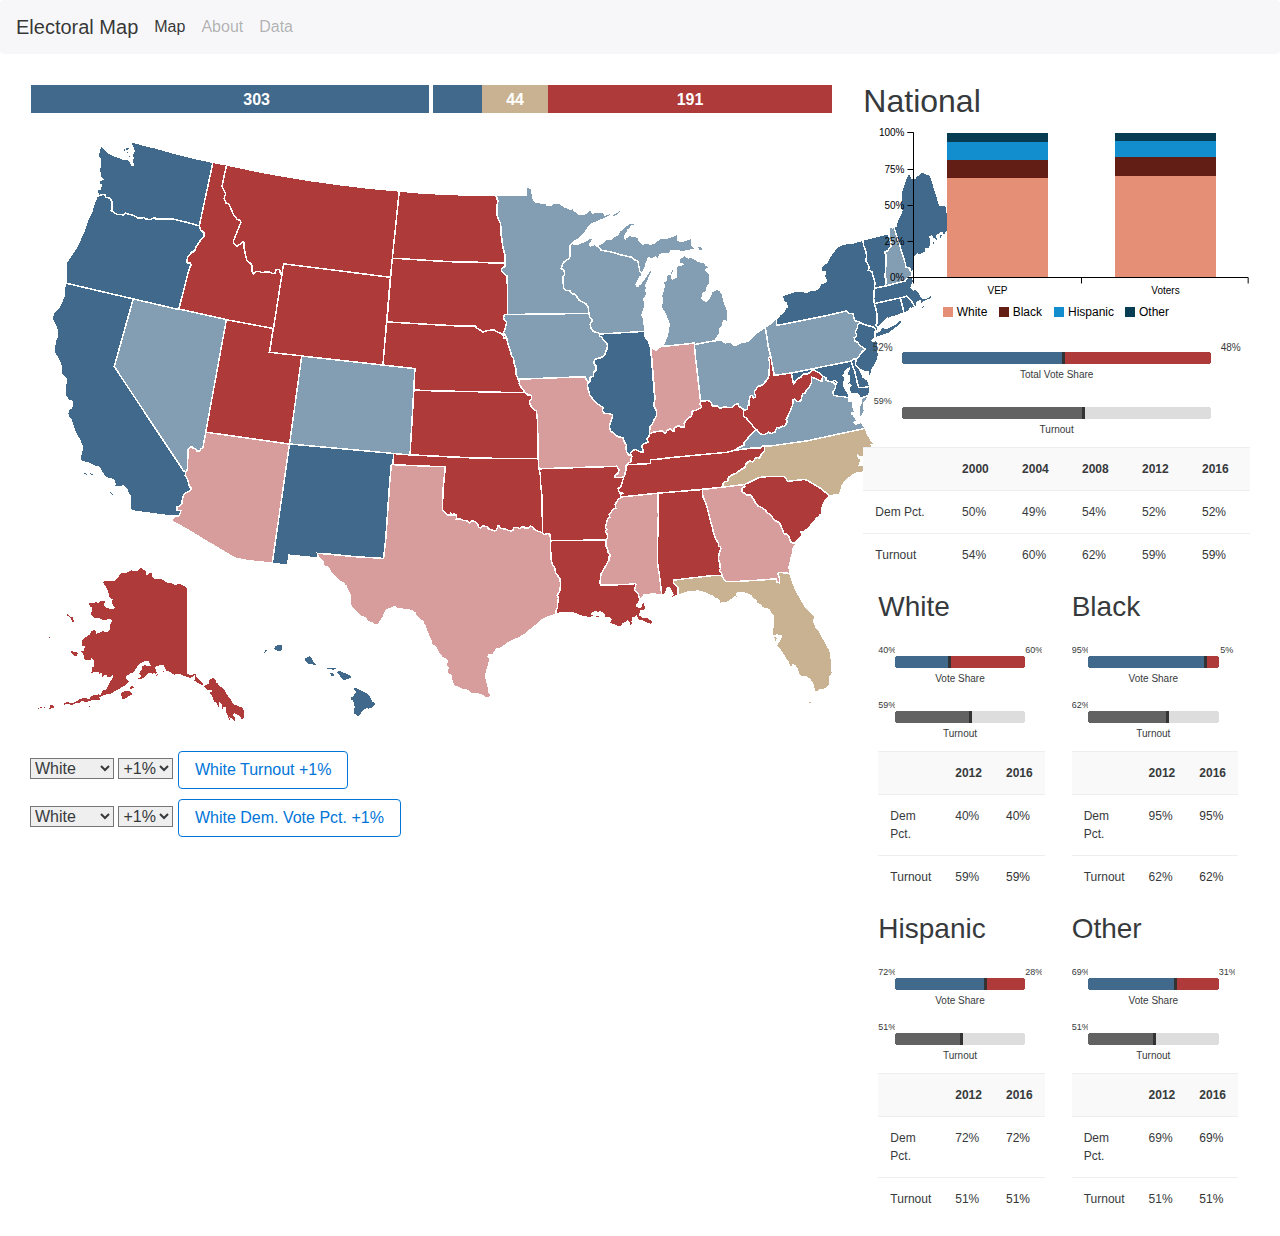
==== index.html @ 0e21202d "rename map to index" ====
<!DOCTYPE html>
<meta charset="utf-8">
  <link rel="stylesheet" href="lib/ion-rangeSlider/css/ion.rangeSlider.css" />
  <link rel="stylesheet" href="lib/ion-rangeSlider/css/ion.rangeSlider.skinFlat.css" />
  <link rel="stylesheet" href="lib/ion-rangeSlider/css/ion.rangeSlider.skinFlat.neutral.css" />
  <link rel="stylesheet" href="lib/bootstrap/css/bootstrap.min.css" />
  <link rel="stylesheet" href="lib/c3/c3.min.css" />
  <link rel="stylesheet" href="map.css" />
<body>

<nav class="navbar navbar-light bg-faded">
  <a class="navbar-brand">Electoral Map</a>
  <ul class="nav navbar-nav">
    <li class="nav-item active">
      <a class="nav-link" href="#">Map <span class="sr-only">(current)</span></a>
    </li>
    <li class="nav-item">
      <a class="nav-link" href="about.html">About</a>
    </li>
    <li class="nav-item">
      <a class="nav-link" href="data.html">Data</a>
    </li>
  </ul>
</nav>


<div class="container-fluid">

<div class="row-fluid">
  <div class="col-lg-8">
    <div class="electoral_bar_container">
      <div class="marker-270"></div>
      <div class="dem_electoral_bar electoral_bar"><span class="rep_electoral_votes"></span></div>
      <div class="neut_electoral_bar electoral_bar"><span class="neut_electoral_votes"></span></div>
      <div class="rep_electoral_bar electoral_bar"><span class="dem_electoral_votes"></span></div>
    </div>

    <svg width="960" height="600" id="statesvg"></svg>
    <div class="adjustment-btns no-usa-trigger">
    <div class="adjustment-btn-container">
    <select class="turnout-adjustment-btn-group-select adjustment-btn-group-select" data-attr="turnout">
      </select>
      <select class="turnout-adjustment-btn-amount-select adjustment-btn-amount-select" data-attr="turnout">
        <option value=".03">+3%</option>
        <option value=".02">+2%</option>
        <option value=".01" selected>+1%</option>
        <option value="-.01">-1%</option>
        <option value="-.02">-2%</option>
        <option value="-.03">-3%</option>
      </select>
      <a href="#" class="btn btn-primary-outline turnout-adjustment-btn adjustment-btn" data-attr="turnout"><span class="turnout-adjustment-btn-group-label adjustment-btn-group-label" data-attr="turnout">White</span> Turnout <span class="turnout-adjustment-btn-amount-label adjustment-btn-amount-label" data-attr="turnout">+1%</span></a>
    </div>

    <div class="adjustment-btn-container">
    <select class="vote-adjustment-btn-group-select adjustment-btn-group-select" data-attr="vote">
      </select>
      <select class="vote-adjustment-btn-amount-select adjustment-btn-amount-select" data-attr="vote">
        <option value=".03">+3%</option>
        <option value=".02">+2%</option>
        <option value=".01" selected>+1%</option>
        <option value="-.01">-1%</option>
        <option value="-.02">-2%</option>
        <option value="-.03">-3%</option>
      </select>
      <a href="#" class="btn btn-primary-outline vote-adjustment-btn adjustment-btn" data-attr="vote"><span class="vote-adjustment-btn-group-label adjustment-btn-group-label" data-attr="vote">White</span> Dem. Vote Pct. <span class="vote-adjustment-btn-amount-label adjustment-btn-amount-label" data-attr="vote">+1%</span></a>
    </div>
    </div>
  </div>

  <div class="col-lg-4 no-usa-trigger">
    <h2 class="name">National</h2>
    <div id="bar-chart"></div>
      <div class="state-info">
        <div class="state-info-body">

          <div class="slider-container state-total-vote-slider-container">
          <table class="slider_table">
            <tr>
                <td valign="middle" class="dem_pct_col pct_col"><span> 00%</span></td>
                <td class="slider_col"><input type="text" class="slider vote_slider disabled-slider" id="state-total-vote-slider" data-group="total" value="" name="range" /></td>
                <td class="rep_pct_col pct_col"><span> 00%</span></td>
            </tr>
            <tr><td colspan="3" class="slider_title">Total Vote Share</td></tr>
          </table>
        </div>

        <div class="slider-container state-total-turnout-slider-container neutral-slider">
          <table class="slider_table">
            <tr>
                <td valign="middle" class="turnout_pct_col pct_col grp_pct_col"><span> 00%</span></td>
                <td class="slider_col"><input type="text" class="slider turnout_slider disabled-slider" id="state-total-turnout-slider" data-group="total" value="" name="range" /></td>
                <td valign="middle" class="pct_col grp_pct_col"></td>
                <tr><td colspan="3" class="slider_title">Turnout</td></tr>
            </tr>
          </table>
          </div>

          <table class="table historical-table total-table">
            <tr><th></th><th>2000</th><th>2004</th><th>2008</th><th>2012</th><th>2016</th></tr>
            <tr class="dem_pct_row"><td>Dem Pct.</td><td class="year_2000">51%</td><td class="year_2004">51%</td><td class="year_2008">52%</td><td class="year_2012">51%</td><td class="year_2016">52%</td></tr>
            <tr class="turnout_pct_row"><td>Turnout</td><td class="year_2000">51%</td><td class="year_2004">51%</td><td class="year_2008">52%</td><td class="year_2012">51%</td><td class="year_2016">52%</td></tr>
          </table>

          <div class="state-group-sliders"></div>

        </div>
      </div>

    </div>
</div>
</div>

<script src="./lib/jquery/jquery-2.2.1.min.js"></script>
<script src="./lib/d3/d3.min.js"></script>
<script src="./lib/c3/c3.min.js"></script>
<script src="./lib/colorbrewer/colorbrewer.js"></script>
<script src="./js/uStates.js"></script>
<script src="./lib/bootstrap/js/bootstrap.min.js"></script>
<script src="./lib/ion-rangeSlider/js/ion.rangeSlider.min.js"></script>
  <script src="map.js"></script>

</body>
</html>
---- lib/ion-rangeSlider/css/ion.rangeSlider.css ----
/* Ion.RangeSlider
// css version 2.0.3
// © 2013-2014 Denis Ineshin | IonDen.com
// ===================================================================================================================*/

/* =====================================================================================================================
// RangeSlider */

.irs {
    position: relative; display: block;
    -webkit-touch-callout: none;
    -webkit-user-select: none;
     -khtml-user-select: none;
       -moz-user-select: none;
        -ms-user-select: none;
            user-select: none;
}
    .irs-line {
        position: relative; display: block;
        overflow: hidden;
        outline: none !important;
    }
        .irs-line-left, .irs-line-mid, .irs-line-right {
            position: absolute; display: block;
            top: 0;
        }
        .irs-line-left {
            left: 0; width: 11%;
        }
        .irs-line-mid {
            left: 9%; width: 82%;
        }
        .irs-line-right {
            right: 0; width: 11%;
        }

    .irs-bar {
        position: absolute; display: block;
        left: 0; width: 0;
    }
        .irs-bar-edge {
            position: absolute; display: block;
            top: 0; left: 0;
        }

    .irs-shadow {
        position: absolute; display: none;
        left: 0; width: 0;
    }

    .irs-slider {
        position: absolute; display: block;
        cursor: default;
        z-index: 1;
    }
        .irs-slider.single {

        }
        .irs-slider.from {

        }
        .irs-slider.to {

        }
        .irs-slider.type_last {
            z-index: 2;
        }

    .irs-min {
        position: absolute; display: block;
        left: 0;
        cursor: default;
    }
    .irs-max {
        position: absolute; display: block;
        right: 0;
        cursor: default;
    }

    .irs-from, .irs-to, .irs-single {
        position: absolute; display: block;
        top: 0; left: 0;
        cursor: default;
        white-space: nowrap;
    }

.irs-grid {
    position: absolute; display: none;
    bottom: 0; left: 0;
    width: 100%; height: 20px;
}
.irs-with-grid .irs-grid {
    display: block;
}
    .irs-grid-pol {
        position: absolute;
        top: 0; left: 0;
        width: 1px; height: 8px;
        background: #000;
    }
    .irs-grid-pol.small {
        height: 4px;
    }
    .irs-grid-text {
        position: absolute;
        bottom: 0; left: 0;
        white-space: nowrap;
        text-align: center;
        font-size: 9px; line-height: 9px;
        padding: 0 3px;
        color: #000;
    }

.irs-disable-mask {
    position: absolute; display: block;
    top: 0; left: -1%;
    width: 102%; height: 100%;
    cursor: default;
    background: rgba(0,0,0,0.0);
    z-index: 2;
}
.irs-disabled {
    opacity: 1.0;
}
.irs-disabled .irs-slider
{
    height: 12px !important;
    margin-top: 3px;
}
.lt-ie9 .irs-disabled {
    filter: alpha(opacity=100);
}


.irs-hidden-input {
    position: absolute !important;
    display: block !important;
    top: 0 !important;
    left: 0 !important;
    width: 0 !important;
    height: 0 !important;
    font-size: 0 !important;
    line-height: 0 !important;
    padding: 0 !important;
    margin: 0 !important;
    outline: none !important;
    z-index: -9999 !important;
    background: none !important;
    border-style: solid !important;
    border-color: transparent !important;
}
---- lib/ion-rangeSlider/css/ion.rangeSlider.skinFlat.css ----
/* Ion.RangeSlider, Flat UI Skin
// css version 2.0.3
// © Denis Ineshin, 2014    https://github.com/IonDen
// ===================================================================================================================*/

/* =====================================================================================================================
// Skin details */

.irs-line-mid,
.irs-line-left,
.irs-line-right,
.irs-bar,
.irs-bar-edge,
.irs-slider {
    background: url(../img/sprite-skin-flat.png) repeat-x;
}

.irs {
    height: 40px;
}
.irs-with-grid {
    height: 60px;
}
.irs-line {
    height: 12px; top: 25px;
}
    .irs-line-left {
        height: 12px;
        background-position: 0 -30px;
    }
    .irs-line-mid {
        height: 12px;
        background-position: 0 0;
    }
    .irs-line-right {
        height: 12px;
        background-position: 100% -30px;
    }

.irs-bar {
    height: 12px; top: 25px;
    background-position: 0 -60px;
}
    .irs-bar-edge {
        top: 25px;
        height: 12px; width: 9px;
        background-position: 0 -90px;
    }

.irs-shadow {
    height: 3px; top: 34px;
    background: #000;
    opacity: 0.25;
}
.lt-ie9 .irs-shadow {
    filter: alpha(opacity=25);
}

.irs-slider {
    width: 16px; height: 18px;
    top: 22px;
    background-position: 0 -120px;
}
.irs-slider.state_hover, .irs-slider:hover {
    background-position: 0 -150px;
}

.irs-min, .irs-max {
    color: #999;
    font-size: 10px; line-height: 1.333;
    text-shadow: none;
    top: 0; padding: 1px 3px;
    background: #e1e4e9;
    -moz-border-radius: 4px;
    border-radius: 4px;
}

.irs-from, .irs-to, .irs-single {
    color: #fff;
    font-size: 10px; line-height: 1.333;
    text-shadow: none;
    padding: 1px 5px;
    background: #ed5565;
    -moz-border-radius: 4px;
    border-radius: 4px;
}
.irs-from:after, .irs-to:after, .irs-single:after {
    position: absolute; display: block; content: "";
    bottom: -6px; left: 50%;
    width: 0; height: 0;
    margin-left: -3px;
    overflow: hidden;
    border: 3px solid transparent;
    border-top-color: #ed5565;
}


.irs-grid-pol {
    background: #e1e4e9;
}
.irs-grid-text {
    color: #999;
}

.irs-disabled {
}
---- lib/ion-rangeSlider/css/ion.rangeSlider.skinFlat.neutral.css ----
/* Ion.RangeSlider, Flat UI Skin
// css version 2.0.3
// © Denis Ineshin, 2014    https://github.com/IonDen
// ===================================================================================================================*/

/* =====================================================================================================================
// Skin details */

.neutral-slider .irs-line-mid,
.neutral-slider .irs-line-left,
.neutral-slider .irs-line-right,
.neutral-slider .irs-bar,
.neutral-slider .irs-bar-edge,
.neutral-slider .irs-slider {
    background: url(../img/sprite-skin-flat-neutral.png) repeat-x;
}

.neutral-slider .irs {
    height: 40px;
}
.neutral-slider .irs-with-grid {
    height: 60px;
}
.neutral-slider .irs-line {
    height: 12px; top: 25px;
}
    .neutral-slider .irs-line-left {
        height: 12px;
        background-position: 0 -30px;
    }
    .neutral-slider .irs-line-mid {
        height: 12px;
        background-position: 0 0;
    }
    .neutral-slider .irs-line-right {
        height: 12px;
        background-position: 100% -30px;
    }

.neutral-slider .irs-bar {
    height: 12px; top: 25px;
    background-position: 0 -60px;
}
    .neutral-slider .irs-bar-edge {
        top: 25px;
        height: 12px; width: 9px;
        background-position: 0 -90px;
    }

.neutral-slider .irs-shadow {
    height: 3px; top: 34px;
    background: #000;
    opacity: 0.25;
}
.neutral-slider .lt-ie9 .irs-shadow {
    filter: alpha(opacity=25);
}

.neutral-slider .irs-slider {
    width: 16px; height: 18px;
    top: 22px;
    background-position: 0 -120px;
}
.neutral-slider .irs-slider.state_hover, .irs-slider:hover {
    background-position: 0 -150px;
}

.neutral-slider .irs-min, .neutral-slider .irs-max {
    color: #999;
    font-size: 10px; line-height: 1.333;
    text-shadow: none;
    top: 0; padding: 1px 3px;
    background: #e1e4e9;
    -moz-border-radius: 4px;
    border-radius: 4px;
}

.neutral-slider .irs-from, .neutral-slider .irs-to, .neutral-slider .irs-single {
    color: #fff;
    font-size: 10px; line-height: 1.333;
    text-shadow: none;
    padding: 1px 5px;
    background: #ed5565;
    -moz-border-radius: 4px;
    border-radius: 4px;
}
.neutral-slider .irs-from:after, .neutral-slider .irs-to:after, .neutral-slider .irs-single:after {
    position: absolute; display: block; content: "";
    bottom: -6px; left: 50%;
    width: 0; height: 0;
    margin-left: -3px;
    overflow: hidden;
    border: 3px solid transparent;
    border-top-color: #ed5565;
}


.neutral-slider .irs-grid-pol {
    background: #e1e4e9;
}
.neutral-slider .irs-grid-text {
    color: #999;
}

.neutral-slider .irs-disabled {
}
---- lib/c3/c3.min.css ----
.c3 svg{font:10px sans-serif}.c3 line,.c3 path{fill:none;stroke:#000}.c3 text{-webkit-user-select:none;-moz-user-select:none;user-select:none}.c3-bars path,.c3-event-rect,.c3-legend-item-tile,.c3-xgrid-focus,.c3-ygrid{shape-rendering:crispEdges}.c3-chart-arc path{stroke:#fff}.c3-chart-arc text{fill:#fff;font-size:13px}.c3-grid line{stroke:#aaa}.c3-grid text{fill:#aaa}.c3-xgrid,.c3-ygrid{stroke-dasharray:3 3}.c3-text.c3-empty{fill:gray;font-size:2em}.c3-line{stroke-width:1px}.c3-circle._expanded_{stroke-width:1px;stroke:#fff}.c3-selected-circle{fill:#fff;stroke-width:2px}.c3-bar{stroke-width:0}.c3-bar._expanded_{fill-opacity:.75}.c3-target.c3-focused{opacity:1}.c3-target.c3-focused path.c3-line,.c3-target.c3-focused path.c3-step{stroke-width:2px}.c3-target.c3-defocused{opacity:.3!important}.c3-region{fill:#4682b4;fill-opacity:.1}.c3-brush .extent{fill-opacity:.1}.c3-legend-item{font-size:12px}.c3-legend-item-hidden{opacity:.15}.c3-legend-background{opacity:.75;fill:#fff;stroke:#d3d3d3;stroke-width:1}.c3-tooltip-container{z-index:10}.c3-tooltip{border-collapse:collapse;border-spacing:0;background-color:#fff;empty-cells:show;-webkit-box-shadow:7px 7px 12px -9px #777;-moz-box-shadow:7px 7px 12px -9px #777;box-shadow:7px 7px 12px -9px #777;opacity:.9}.c3-tooltip tr{border:1px solid #CCC}.c3-tooltip th{background-color:#aaa;font-size:14px;padding:2px 5px;text-align:left;color:#FFF}.c3-tooltip td{font-size:13px;padding:3px 6px;background-color:#fff;border-left:1px dotted #999}.c3-tooltip td>span{display:inline-block;width:10px;height:10px;margin-right:6px}.c3-tooltip td.value{text-align:right}.c3-area{stroke-width:0;opacity:.2}.c3-chart-arcs-title{dominant-baseline:middle;font-size:1.3em}.c3-chart-arcs .c3-chart-arcs-background{fill:#e0e0e0;stroke:none}.c3-chart-arcs .c3-chart-arcs-gauge-unit{fill:#000;font-size:16px}.c3-chart-arcs .c3-chart-arcs-gauge-max,.c3-chart-arcs .c3-chart-arcs-gauge-min{fill:#777}.c3-chart-arc .c3-gauge-value{fill:#000}
---- map.css ----
.state {
    fill: none;
    stroke: #fff;
    stroke-width: 1.5;
    shape-rendering: crispEdges;
  }
  .state:hover{
    fill-opacity:0.75;
  }
  #tooltip {   
    position: absolute;           
    text-align: center;
    padding: 20px;             
    margin: 10px;
    font: 12px sans-serif;        
    background: lightsteelblue;   
    border: 1px;      
    border-radius: 2px;           
    pointer-events: none;         
  }
  #tooltip h4{
    margin:0;
    font-size:14px;
  }
  #tooltip{
    background: rgba(0,0,0,0.9);
    border: 1px solid grey;
    border-radius: 5px;
    font-size: 12px;
    width: auto;
    padding: 4px;
    color: white;
    opacity: 0;
  }
  #tooltip table{
    table-layout: fixed;
  }
  #tooltip tr td{
    padding: 0;
    margin: 0;
  }
  #tooltip tr td:nth-child(1){
    width: 75px;
  }
  #tooltip tr td:nth-child(2){
    text-align: center;
    width: 50px;
  }

  #tooltip {
    z-index: 1000;
  }



  /* MY CSS */
  .pct_col
  {
      width: 10%;
      font-size: 10px;
      vertical-align: middle;
  }

  .grp_pct_col
  {
    font-size: 9px;
  }

  .slider_title
  {
    text-align: center;
    font-size: 10px;
  }

  .slider_col
  {
      width: 80%;
  }

  .slider_table
  {
      table-layout:fixed;
      width: 100%;
  }

  .slider_table td
  {
      overflow: hidden;
      text-align: center;
      vertical-align: middle;
      position: relative;
  }

  .electoral_bar_container
  {
    margin-bottom: 20px;
    width: 100%;
    border: 1px solid #fff;
    height: 30px;
    position: relative;

  }

  .electoral_bar
  {
    height: 100%;
    line-height: 30px;
    float:left;
    text-align: center;
    color: #fff;
    font-weight:bold;
  }

  .dem_electoral_bar
  {
    background-color: #40698b;
    width: 40%;
  }

  .rep_electoral_bar
  {
    background-color: #af3a3a;
    width: 40%;
  }

  .neut_electoral_bar
  {
    background-color: #c9b291;
    width: 20%;
  }

  .marker-270
  {
    width: 50.1858736%;
    border-right: 4px solid #fff;
    position: absolute;
    height: 30px;
  }

  .historical-table
  {
    font-size: 12px;
    margin-top: 10px;
  }

  #bar-chart
  {
    height: 200px;
  }

  .adjustment-btn-container
  {
    margin-top: 10px;
  }
  .historical-table tr:first-child
  {
    background-color: rgb(249, 249, 249);
  }

  .navbar
  {
    margin-bottom: 30px;
  }
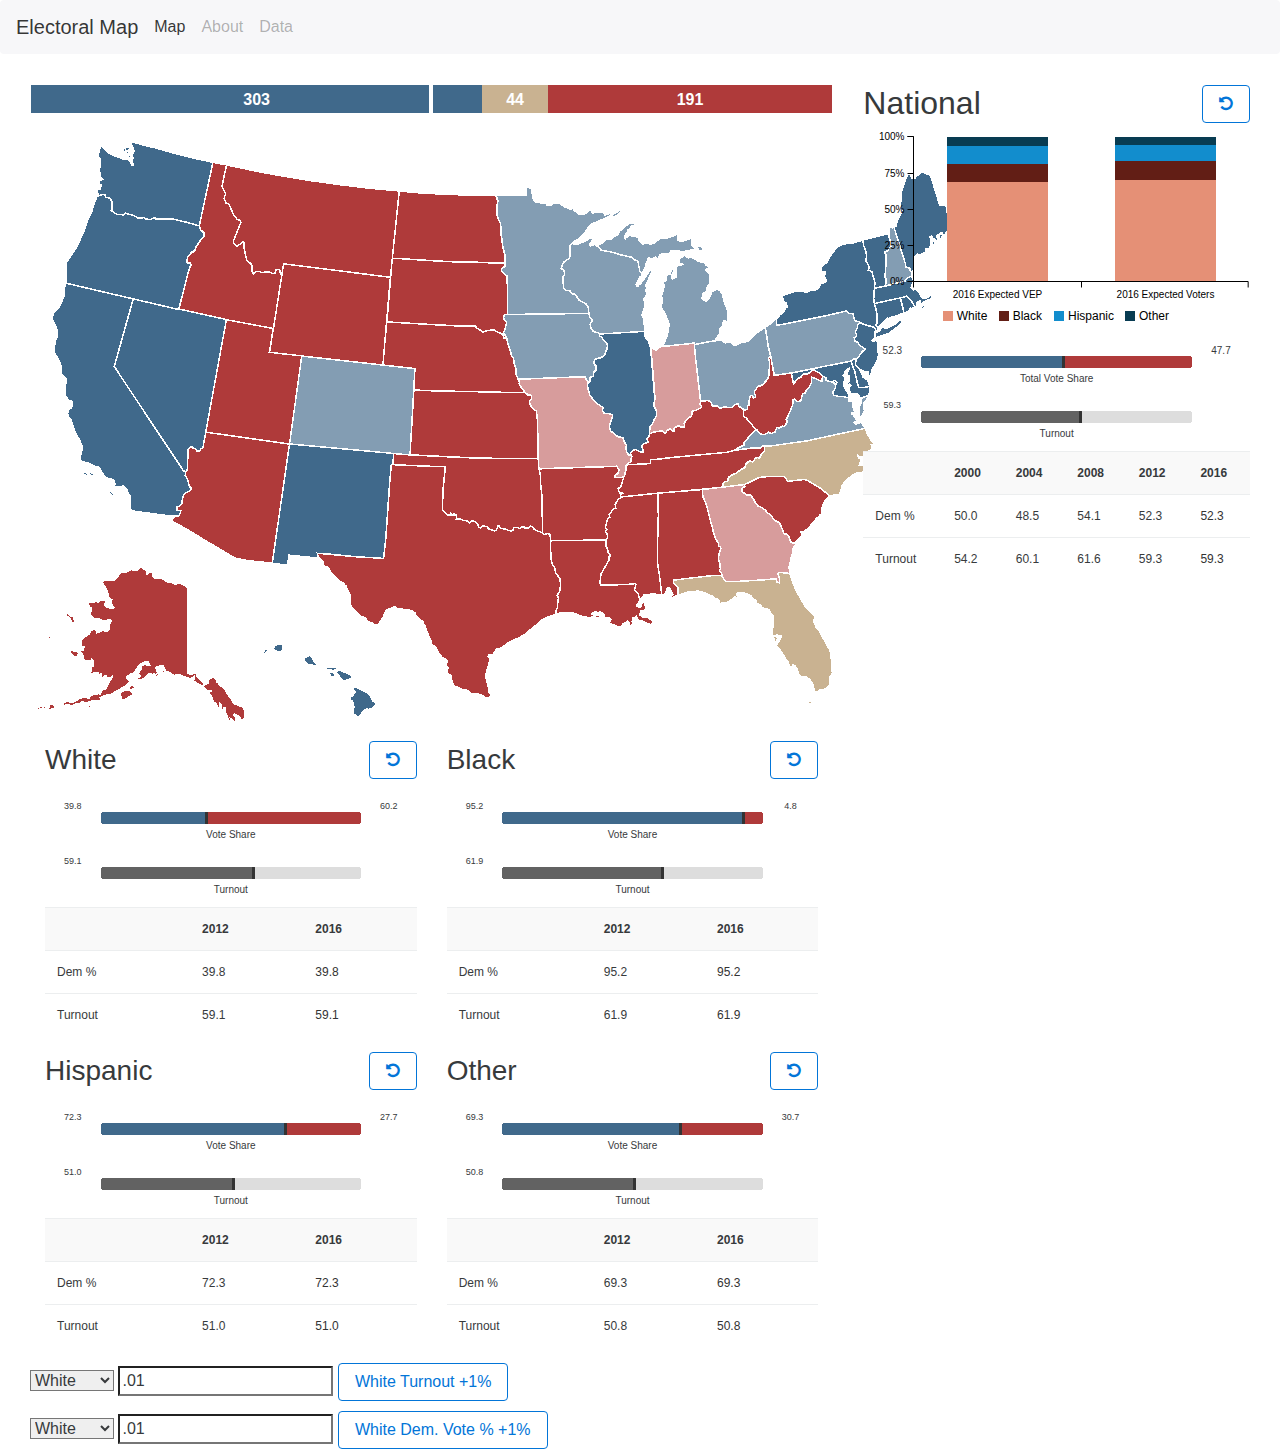
==== commit 348b0de7: "new features" ====
--- a/index.html
+++ b/index.html
@@ -4,8 +4,12 @@
   <link rel="stylesheet" href="lib/ion-rangeSlider/css/ion.rangeSlider.skinFlat.css" />
   <link rel="stylesheet" href="lib/ion-rangeSlider/css/ion.rangeSlider.skinFlat.neutral.css" />
   <link rel="stylesheet" href="lib/bootstrap/css/bootstrap.min.css" />
+  <link rel="stylesheet" href="lib/font-awesome/css/font-awesome.min.css" />
   <link rel="stylesheet" href="lib/c3/c3.min.css" />
+  <link rel="stylesheet" href="lib/sweetalert/sweetalert.css" />
   <link rel="stylesheet" href="map.css" />
+
+  <title>Electoral Map: 2016 Election by Demographic Group and State</title>
 <body>
 
 <nav class="navbar navbar-light bg-faded">
@@ -36,39 +40,27 @@
     </div>
 
     <svg width="960" height="600" id="statesvg"></svg>
+    <div class="state-group-sliders no-usa-trigger"></div>
     <div class="adjustment-btns no-usa-trigger">
     <div class="adjustment-btn-container">
     <select class="turnout-adjustment-btn-group-select adjustment-btn-group-select" data-attr="turnout">
       </select>
-      <select class="turnout-adjustment-btn-amount-select adjustment-btn-amount-select" data-attr="turnout">
-        <option value=".03">+3%</option>
-        <option value=".02">+2%</option>
-        <option value=".01" selected>+1%</option>
-        <option value="-.01">-1%</option>
-        <option value="-.02">-2%</option>
-        <option value="-.03">-3%</option>
-      </select>
+      <input value=".01" type="text" class="turnout-adjustment-btn-amount adjustment-btn-amount" data-attr="turnout" />
       <a href="#" class="btn btn-primary-outline turnout-adjustment-btn adjustment-btn" data-attr="turnout"><span class="turnout-adjustment-btn-group-label adjustment-btn-group-label" data-attr="turnout">White</span> Turnout <span class="turnout-adjustment-btn-amount-label adjustment-btn-amount-label" data-attr="turnout">+1%</span></a>
     </div>
 
     <div class="adjustment-btn-container">
     <select class="vote-adjustment-btn-group-select adjustment-btn-group-select" data-attr="vote">
       </select>
-      <select class="vote-adjustment-btn-amount-select adjustment-btn-amount-select" data-attr="vote">
-        <option value=".03">+3%</option>
-        <option value=".02">+2%</option>
-        <option value=".01" selected>+1%</option>
-        <option value="-.01">-1%</option>
-        <option value="-.02">-2%</option>
-        <option value="-.03">-3%</option>
-      </select>
-      <a href="#" class="btn btn-primary-outline vote-adjustment-btn adjustment-btn" data-attr="vote"><span class="vote-adjustment-btn-group-label adjustment-btn-group-label" data-attr="vote">White</span> Dem. Vote Pct. <span class="vote-adjustment-btn-amount-label adjustment-btn-amount-label" data-attr="vote">+1%</span></a>
+      <input value=".01" type="text" class="vote-adjustment-btn-amount adjustment-btn-amount" data-attr="vote" />
+      <a href="#" class="btn btn-primary-outline vote-adjustment-btn adjustment-btn" data-attr="vote"><span class="vote-adjustment-btn-group-label adjustment-btn-group-label" data-attr="vote">White</span> Dem. Vote % <span class="vote-adjustment-btn-amount-label adjustment-btn-amount-label" data-attr="vote">+1%</span></a>
     </div>
     </div>
   </div>
 
   <div class="col-lg-4 no-usa-trigger">
-    <h2 class="name">National</h2>
+    <table style="width:100%;"><tr><td><h2 class="name">National</h2></td><td style="text-align:right;"><h2><a href="#" class="btn btn-primary-outline state-reset-btn"><i class="icon-undo"></i></a></h2></td></tr></table>
+
     <div id="bar-chart"></div>
       <div class="state-info">
         <div class="state-info-body">
@@ -97,11 +89,9 @@
 
           <table class="table historical-table total-table">
             <tr><th></th><th>2000</th><th>2004</th><th>2008</th><th>2012</th><th>2016</th></tr>
-            <tr class="dem_pct_row"><td>Dem Pct.</td><td class="year_2000">51%</td><td class="year_2004">51%</td><td class="year_2008">52%</td><td class="year_2012">51%</td><td class="year_2016">52%</td></tr>
+            <tr class="dem_pct_row"><td>Dem %</td><td class="year_2000">51%</td><td class="year_2004">51%</td><td class="year_2008">52%</td><td class="year_2012">51%</td><td class="year_2016">52%</td></tr>
             <tr class="turnout_pct_row"><td>Turnout</td><td class="year_2000">51%</td><td class="year_2004">51%</td><td class="year_2008">52%</td><td class="year_2012">51%</td><td class="year_2016">52%</td></tr>
           </table>
-
-          <div class="state-group-sliders"></div>
 
         </div>
       </div>
@@ -116,8 +106,9 @@
 <script src="./lib/colorbrewer/colorbrewer.js"></script>
 <script src="./js/uStates.js"></script>
 <script src="./lib/bootstrap/js/bootstrap.min.js"></script>
+<script src="./lib/sweetalert/sweetalert.min.js"></script>
 <script src="./lib/ion-rangeSlider/js/ion.rangeSlider.min.js"></script>
-  <script src="map.js"></script>
+<script src="map.js"></script>
 
 </body>
 </html>--- a/lib/sweetalert/sweetalert.css
+++ b/lib/sweetalert/sweetalert.css
@@ -0,0 +1,932 @@
+body.stop-scrolling {
+  height: 100%;
+  overflow: hidden; }
+
+.sweet-overlay {
+  background-color: black;
+  /* IE8 */
+  -ms-filter: "progid:DXImageTransform.Microsoft.Alpha(Opacity=40)";
+  /* IE8 */
+  background-color: rgba(0, 0, 0, 0.4);
+  position: fixed;
+  left: 0;
+  right: 0;
+  top: 0;
+  bottom: 0;
+  display: none;
+  z-index: 10000; }
+
+.sweet-alert {
+  background-color: white;
+  font-family: 'Open Sans', 'Helvetica Neue', Helvetica, Arial, sans-serif;
+  width: 478px;
+  padding: 17px;
+  border-radius: 5px;
+  text-align: center;
+  position: fixed;
+  left: 50%;
+  top: 50%;
+  margin-left: -256px;
+  margin-top: -200px;
+  overflow: hidden;
+  display: none;
+  z-index: 99999; }
+  @media all and (max-width: 540px) {
+    .sweet-alert {
+      width: auto;
+      margin-left: 0;
+      margin-right: 0;
+      left: 15px;
+      right: 15px; } }
+  .sweet-alert h2 {
+    color: #575757;
+    font-size: 30px;
+    text-align: center;
+    font-weight: 600;
+    text-transform: none;
+    position: relative;
+    margin: 25px 0;
+    padding: 0;
+    line-height: 40px;
+    display: block; }
+  .sweet-alert p {
+    color: #797979;
+    font-size: 16px;
+    text-align: center;
+    font-weight: 300;
+    position: relative;
+    text-align: inherit;
+    float: none;
+    margin: 0;
+    padding: 0;
+    line-height: normal; }
+  .sweet-alert fieldset {
+    border: none;
+    position: relative; }
+  .sweet-alert .sa-error-container {
+    background-color: #f1f1f1;
+    margin-left: -17px;
+    margin-right: -17px;
+    overflow: hidden;
+    padding: 0 10px;
+    max-height: 0;
+    webkit-transition: padding 0.15s, max-height 0.15s;
+    transition: padding 0.15s, max-height 0.15s; }
+    .sweet-alert .sa-error-container.show {
+      padding: 10px 0;
+      max-height: 100px;
+      webkit-transition: padding 0.2s, max-height 0.2s;
+      transition: padding 0.25s, max-height 0.25s; }
+    .sweet-alert .sa-error-container .icon {
+      display: inline-block;
+      width: 24px;
+      height: 24px;
+      border-radius: 50%;
+      background-color: #ea7d7d;
+      color: white;
+      line-height: 24px;
+      text-align: center;
+      margin-right: 3px; }
+    .sweet-alert .sa-error-container p {
+      display: inline-block; }
+  .sweet-alert .sa-input-error {
+    position: absolute;
+    top: 29px;
+    right: 26px;
+    width: 20px;
+    height: 20px;
+    opacity: 0;
+    -webkit-transform: scale(0.5);
+    transform: scale(0.5);
+    -webkit-transform-origin: 50% 50%;
+    transform-origin: 50% 50%;
+    -webkit-transition: all 0.1s;
+    transition: all 0.1s; }
+    .sweet-alert .sa-input-error::before, .sweet-alert .sa-input-error::after {
+      content: "";
+      width: 20px;
+      height: 6px;
+      background-color: #f06e57;
+      border-radius: 3px;
+      position: absolute;
+      top: 50%;
+      margin-top: -4px;
+      left: 50%;
+      margin-left: -9px; }
+    .sweet-alert .sa-input-error::before {
+      -webkit-transform: rotate(-45deg);
+      transform: rotate(-45deg); }
+    .sweet-alert .sa-input-error::after {
+      -webkit-transform: rotate(45deg);
+      transform: rotate(45deg); }
+    .sweet-alert .sa-input-error.show {
+      opacity: 1;
+      -webkit-transform: scale(1);
+      transform: scale(1); }
+  .sweet-alert input {
+    width: 100%;
+    box-sizing: border-box;
+    border-radius: 3px;
+    border: 1px solid #d7d7d7;
+    height: 43px;
+    margin-top: 10px;
+    margin-bottom: 17px;
+    font-size: 18px;
+    box-shadow: inset 0px 1px 1px rgba(0, 0, 0, 0.06);
+    padding: 0 12px;
+    display: none;
+    -webkit-transition: all 0.3s;
+    transition: all 0.3s; }
+    .sweet-alert input:focus {
+      outline: none;
+      box-shadow: 0px 0px 3px #c4e6f5;
+      border: 1px solid #b4dbed; }
+      .sweet-alert input:focus::-moz-placeholder {
+        transition: opacity 0.3s 0.03s ease;
+        opacity: 0.5; }
+      .sweet-alert input:focus:-ms-input-placeholder {
+        transition: opacity 0.3s 0.03s ease;
+        opacity: 0.5; }
+      .sweet-alert input:focus::-webkit-input-placeholder {
+        transition: opacity 0.3s 0.03s ease;
+        opacity: 0.5; }
+    .sweet-alert input::-moz-placeholder {
+      color: #bdbdbd; }
+    .sweet-alert input:-ms-input-placeholder {
+      color: #bdbdbd; }
+    .sweet-alert input::-webkit-input-placeholder {
+      color: #bdbdbd; }
+  .sweet-alert.show-input input {
+    display: block; }
+  .sweet-alert .sa-confirm-button-container {
+    display: inline-block;
+    position: relative; }
+  .sweet-alert .la-ball-fall {
+    position: absolute;
+    left: 50%;
+    top: 50%;
+    margin-left: -27px;
+    margin-top: 4px;
+    opacity: 0;
+    visibility: hidden; }
+  .sweet-alert button {
+    background-color: #8CD4F5;
+    color: white;
+    border: none;
+    box-shadow: none;
+    font-size: 17px;
+    font-weight: 500;
+    -webkit-border-radius: 4px;
+    border-radius: 5px;
+    padding: 10px 32px;
+    margin: 26px 5px 0 5px;
+    cursor: pointer; }
+    .sweet-alert button:focus {
+      outline: none;
+      box-shadow: 0 0 2px rgba(128, 179, 235, 0.5), inset 0 0 0 1px rgba(0, 0, 0, 0.05); }
+    .sweet-alert button:hover {
+      background-color: #7ecff4; }
+    .sweet-alert button:active {
+      background-color: #5dc2f1; }
+    .sweet-alert button.cancel {
+      background-color: #C1C1C1; }
+      .sweet-alert button.cancel:hover {
+        background-color: #b9b9b9; }
+      .sweet-alert button.cancel:active {
+        background-color: #a8a8a8; }
+      .sweet-alert button.cancel:focus {
+        box-shadow: rgba(197, 205, 211, 0.8) 0px 0px 2px, rgba(0, 0, 0, 0.0470588) 0px 0px 0px 1px inset !important; }
+    .sweet-alert button[disabled] {
+      opacity: .6;
+      cursor: default; }
+    .sweet-alert button.confirm[disabled] {
+      color: transparent; }
+      .sweet-alert button.confirm[disabled] ~ .la-ball-fall {
+        opacity: 1;
+        visibility: visible;
+        transition-delay: 0s; }
+    .sweet-alert button::-moz-focus-inner {
+      border: 0; }
+  .sweet-alert[data-has-cancel-button=false] button {
+    box-shadow: none !important; }
+  .sweet-alert[data-has-confirm-button=false][data-has-cancel-button=false] {
+    padding-bottom: 40px; }
+  .sweet-alert .sa-icon {
+    width: 80px;
+    height: 80px;
+    border: 4px solid gray;
+    -webkit-border-radius: 40px;
+    border-radius: 40px;
+    border-radius: 50%;
+    margin: 20px auto;
+    padding: 0;
+    position: relative;
+    box-sizing: content-box; }
+    .sweet-alert .sa-icon.sa-error {
+      border-color: #F27474; }
+      .sweet-alert .sa-icon.sa-error .sa-x-mark {
+        position: relative;
+        display: block; }
+      .sweet-alert .sa-icon.sa-error .sa-line {
+        position: absolute;
+        height: 5px;
+        width: 47px;
+        background-color: #F27474;
+        display: block;
+        top: 37px;
+        border-radius: 2px; }
+        .sweet-alert .sa-icon.sa-error .sa-line.sa-left {
+          -webkit-transform: rotate(45deg);
+          transform: rotate(45deg);
+          left: 17px; }
+        .sweet-alert .sa-icon.sa-error .sa-line.sa-right {
+          -webkit-transform: rotate(-45deg);
+          transform: rotate(-45deg);
+          right: 16px; }
+    .sweet-alert .sa-icon.sa-warning {
+      border-color: #F8BB86; }
+      .sweet-alert .sa-icon.sa-warning .sa-body {
+        position: absolute;
+        width: 5px;
+        height: 47px;
+        left: 50%;
+        top: 10px;
+        -webkit-border-radius: 2px;
+        border-radius: 2px;
+        margin-left: -2px;
+        background-color: #F8BB86; }
+      .sweet-alert .sa-icon.sa-warning .sa-dot {
+        position: absolute;
+        width: 7px;
+        height: 7px;
+        -webkit-border-radius: 50%;
+        border-radius: 50%;
+        margin-left: -3px;
+        left: 50%;
+        bottom: 10px;
+        background-color: #F8BB86; }
+    .sweet-alert .sa-icon.sa-info {
+      border-color: #C9DAE1; }
+      .sweet-alert .sa-icon.sa-info::before {
+        content: "";
+        position: absolute;
+        width: 5px;
+        height: 29px;
+        left: 50%;
+        bottom: 17px;
+        border-radius: 2px;
+        margin-left: -2px;
+        background-color: #C9DAE1; }
+      .sweet-alert .sa-icon.sa-info::after {
+        content: "";
+        position: absolute;
+        width: 7px;
+        height: 7px;
+        border-radius: 50%;
+        margin-left: -3px;
+        top: 19px;
+        background-color: #C9DAE1; }
+    .sweet-alert .sa-icon.sa-success {
+      border-color: #A5DC86; }
+      .sweet-alert .sa-icon.sa-success::before, .sweet-alert .sa-icon.sa-success::after {
+        content: '';
+        -webkit-border-radius: 40px;
+        border-radius: 40px;
+        border-radius: 50%;
+        position: absolute;
+        width: 60px;
+        height: 120px;
+        background: white;
+        -webkit-transform: rotate(45deg);
+        transform: rotate(45deg); }
+      .sweet-alert .sa-icon.sa-success::before {
+        -webkit-border-radius: 120px 0 0 120px;
+        border-radius: 120px 0 0 120px;
+        top: -7px;
+        left: -33px;
+        -webkit-transform: rotate(-45deg);
+        transform: rotate(-45deg);
+        -webkit-transform-origin: 60px 60px;
+        transform-origin: 60px 60px; }
+      .sweet-alert .sa-icon.sa-success::after {
+        -webkit-border-radius: 0 120px 120px 0;
+        border-radius: 0 120px 120px 0;
+        top: -11px;
+        left: 30px;
+        -webkit-transform: rotate(-45deg);
+        transform: rotate(-45deg);
+        -webkit-transform-origin: 0px 60px;
+        transform-origin: 0px 60px; }
+      .sweet-alert .sa-icon.sa-success .sa-placeholder {
+        width: 80px;
+        height: 80px;
+        border: 4px solid rgba(165, 220, 134, 0.2);
+        -webkit-border-radius: 40px;
+        border-radius: 40px;
+        border-radius: 50%;
+        box-sizing: content-box;
+        position: absolute;
+        left: -4px;
+        top: -4px;
+        z-index: 2; }
+      .sweet-alert .sa-icon.sa-success .sa-fix {
+        width: 5px;
+        height: 90px;
+        background-color: white;
+        position: absolute;
+        left: 28px;
+        top: 8px;
+        z-index: 1;
+        -webkit-transform: rotate(-45deg);
+        transform: rotate(-45deg); }
+      .sweet-alert .sa-icon.sa-success .sa-line {
+        height: 5px;
+        background-color: #A5DC86;
+        display: block;
+        border-radius: 2px;
+        position: absolute;
+        z-index: 2; }
+        .sweet-alert .sa-icon.sa-success .sa-line.sa-tip {
+          width: 25px;
+          left: 14px;
+          top: 46px;
+          -webkit-transform: rotate(45deg);
+          transform: rotate(45deg); }
+        .sweet-alert .sa-icon.sa-success .sa-line.sa-long {
+          width: 47px;
+          right: 8px;
+          top: 38px;
+          -webkit-transform: rotate(-45deg);
+          transform: rotate(-45deg); }
+    .sweet-alert .sa-icon.sa-custom {
+      background-size: contain;
+      border-radius: 0;
+      border: none;
+      background-position: center center;
+      background-repeat: no-repeat; }
+
+/*
+ * Animations
+ */
+@-webkit-keyframes showSweetAlert {
+  0% {
+    transform: scale(0.7);
+    -webkit-transform: scale(0.7); }
+  45% {
+    transform: scale(1.05);
+    -webkit-transform: scale(1.05); }
+  80% {
+    transform: scale(0.95);
+    -webkit-transform: scale(0.95); }
+  100% {
+    transform: scale(1);
+    -webkit-transform: scale(1); } }
+
+@keyframes showSweetAlert {
+  0% {
+    transform: scale(0.7);
+    -webkit-transform: scale(0.7); }
+  45% {
+    transform: scale(1.05);
+    -webkit-transform: scale(1.05); }
+  80% {
+    transform: scale(0.95);
+    -webkit-transform: scale(0.95); }
+  100% {
+    transform: scale(1);
+    -webkit-transform: scale(1); } }
+
+@-webkit-keyframes hideSweetAlert {
+  0% {
+    transform: scale(1);
+    -webkit-transform: scale(1); }
+  100% {
+    transform: scale(0.5);
+    -webkit-transform: scale(0.5); } }
+
+@keyframes hideSweetAlert {
+  0% {
+    transform: scale(1);
+    -webkit-transform: scale(1); }
+  100% {
+    transform: scale(0.5);
+    -webkit-transform: scale(0.5); } }
+
+@-webkit-keyframes slideFromTop {
+  0% {
+    top: 0%; }
+  100% {
+    top: 50%; } }
+
+@keyframes slideFromTop {
+  0% {
+    top: 0%; }
+  100% {
+    top: 50%; } }
+
+@-webkit-keyframes slideToTop {
+  0% {
+    top: 50%; }
+  100% {
+    top: 0%; } }
+
+@keyframes slideToTop {
+  0% {
+    top: 50%; }
+  100% {
+    top: 0%; } }
+
+@-webkit-keyframes slideFromBottom {
+  0% {
+    top: 70%; }
+  100% {
+    top: 50%; } }
+
+@keyframes slideFromBottom {
+  0% {
+    top: 70%; }
+  100% {
+    top: 50%; } }
+
+@-webkit-keyframes slideToBottom {
+  0% {
+    top: 50%; }
+  100% {
+    top: 70%; } }
+
+@keyframes slideToBottom {
+  0% {
+    top: 50%; }
+  100% {
+    top: 70%; } }
+
+.showSweetAlert[data-animation=pop] {
+  -webkit-animation: showSweetAlert 0.3s;
+  animation: showSweetAlert 0.3s; }
+
+.showSweetAlert[data-animation=none] {
+  -webkit-animation: none;
+  animation: none; }
+
+.showSweetAlert[data-animation=slide-from-top] {
+  -webkit-animation: slideFromTop 0.3s;
+  animation: slideFromTop 0.3s; }
+
+.showSweetAlert[data-animation=slide-from-bottom] {
+  -webkit-animation: slideFromBottom 0.3s;
+  animation: slideFromBottom 0.3s; }
+
+.hideSweetAlert[data-animation=pop] {
+  -webkit-animation: hideSweetAlert 0.2s;
+  animation: hideSweetAlert 0.2s; }
+
+.hideSweetAlert[data-animation=none] {
+  -webkit-animation: none;
+  animation: none; }
+
+.hideSweetAlert[data-animation=slide-from-top] {
+  -webkit-animation: slideToTop 0.4s;
+  animation: slideToTop 0.4s; }
+
+.hideSweetAlert[data-animation=slide-from-bottom] {
+  -webkit-animation: slideToBottom 0.3s;
+  animation: slideToBottom 0.3s; }
+
+@-webkit-keyframes animateSuccessTip {
+  0% {
+    width: 0;
+    left: 1px;
+    top: 19px; }
+  54% {
+    width: 0;
+    left: 1px;
+    top: 19px; }
+  70% {
+    width: 50px;
+    left: -8px;
+    top: 37px; }
+  84% {
+    width: 17px;
+    left: 21px;
+    top: 48px; }
+  100% {
+    width: 25px;
+    left: 14px;
+    top: 45px; } }
+
+@keyframes animateSuccessTip {
+  0% {
+    width: 0;
+    left: 1px;
+    top: 19px; }
+  54% {
+    width: 0;
+    left: 1px;
+    top: 19px; }
+  70% {
+    width: 50px;
+    left: -8px;
+    top: 37px; }
+  84% {
+    width: 17px;
+    left: 21px;
+    top: 48px; }
+  100% {
+    width: 25px;
+    left: 14px;
+    top: 45px; } }
+
+@-webkit-keyframes animateSuccessLong {
+  0% {
+    width: 0;
+    right: 46px;
+    top: 54px; }
+  65% {
+    width: 0;
+    right: 46px;
+    top: 54px; }
+  84% {
+    width: 55px;
+    right: 0px;
+    top: 35px; }
+  100% {
+    width: 47px;
+    right: 8px;
+    top: 38px; } }
+
+@keyframes animateSuccessLong {
+  0% {
+    width: 0;
+    right: 46px;
+    top: 54px; }
+  65% {
+    width: 0;
+    right: 46px;
+    top: 54px; }
+  84% {
+    width: 55px;
+    right: 0px;
+    top: 35px; }
+  100% {
+    width: 47px;
+    right: 8px;
+    top: 38px; } }
+
+@-webkit-keyframes rotatePlaceholder {
+  0% {
+    transform: rotate(-45deg);
+    -webkit-transform: rotate(-45deg); }
+  5% {
+    transform: rotate(-45deg);
+    -webkit-transform: rotate(-45deg); }
+  12% {
+    transform: rotate(-405deg);
+    -webkit-transform: rotate(-405deg); }
+  100% {
+    transform: rotate(-405deg);
+    -webkit-transform: rotate(-405deg); } }
+
+@keyframes rotatePlaceholder {
+  0% {
+    transform: rotate(-45deg);
+    -webkit-transform: rotate(-45deg); }
+  5% {
+    transform: rotate(-45deg);
+    -webkit-transform: rotate(-45deg); }
+  12% {
+    transform: rotate(-405deg);
+    -webkit-transform: rotate(-405deg); }
+  100% {
+    transform: rotate(-405deg);
+    -webkit-transform: rotate(-405deg); } }
+
+.animateSuccessTip {
+  -webkit-animation: animateSuccessTip 0.75s;
+  animation: animateSuccessTip 0.75s; }
+
+.animateSuccessLong {
+  -webkit-animation: animateSuccessLong 0.75s;
+  animation: animateSuccessLong 0.75s; }
+
+.sa-icon.sa-success.animate::after {
+  -webkit-animation: rotatePlaceholder 4.25s ease-in;
+  animation: rotatePlaceholder 4.25s ease-in; }
+
+@-webkit-keyframes animateErrorIcon {
+  0% {
+    transform: rotateX(100deg);
+    -webkit-transform: rotateX(100deg);
+    opacity: 0; }
+  100% {
+    transform: rotateX(0deg);
+    -webkit-transform: rotateX(0deg);
+    opacity: 1; } }
+
+@keyframes animateErrorIcon {
+  0% {
+    transform: rotateX(100deg);
+    -webkit-transform: rotateX(100deg);
+    opacity: 0; }
+  100% {
+    transform: rotateX(0deg);
+    -webkit-transform: rotateX(0deg);
+    opacity: 1; } }
+
+.animateErrorIcon {
+  -webkit-animation: animateErrorIcon 0.5s;
+  animation: animateErrorIcon 0.5s; }
+
+@-webkit-keyframes animateXMark {
+  0% {
+    transform: scale(0.4);
+    -webkit-transform: scale(0.4);
+    margin-top: 26px;
+    opacity: 0; }
+  50% {
+    transform: scale(0.4);
+    -webkit-transform: scale(0.4);
+    margin-top: 26px;
+    opacity: 0; }
+  80% {
+    transform: scale(1.15);
+    -webkit-transform: scale(1.15);
+    margin-top: -6px; }
+  100% {
+    transform: scale(1);
+    -webkit-transform: scale(1);
+    margin-top: 0;
+    opacity: 1; } }
+
+@keyframes animateXMark {
+  0% {
+    transform: scale(0.4);
+    -webkit-transform: scale(0.4);
+    margin-top: 26px;
+    opacity: 0; }
+  50% {
+    transform: scale(0.4);
+    -webkit-transform: scale(0.4);
+    margin-top: 26px;
+    opacity: 0; }
+  80% {
+    transform: scale(1.15);
+    -webkit-transform: scale(1.15);
+    margin-top: -6px; }
+  100% {
+    transform: scale(1);
+    -webkit-transform: scale(1);
+    margin-top: 0;
+    opacity: 1; } }
+
+.animateXMark {
+  -webkit-animation: animateXMark 0.5s;
+  animation: animateXMark 0.5s; }
+
+@-webkit-keyframes pulseWarning {
+  0% {
+    border-color: #F8D486; }
+  100% {
+    border-color: #F8BB86; } }
+
+@keyframes pulseWarning {
+  0% {
+    border-color: #F8D486; }
+  100% {
+    border-color: #F8BB86; } }
+
+.pulseWarning {
+  -webkit-animation: pulseWarning 0.75s infinite alternate;
+  animation: pulseWarning 0.75s infinite alternate; }
+
+@-webkit-keyframes pulseWarningIns {
+  0% {
+    background-color: #F8D486; }
+  100% {
+    background-color: #F8BB86; } }
+
+@keyframes pulseWarningIns {
+  0% {
+    background-color: #F8D486; }
+  100% {
+    background-color: #F8BB86; } }
+
+.pulseWarningIns {
+  -webkit-animation: pulseWarningIns 0.75s infinite alternate;
+  animation: pulseWarningIns 0.75s infinite alternate; }
+
+@-webkit-keyframes rotate-loading {
+  0% {
+    transform: rotate(0deg); }
+  100% {
+    transform: rotate(360deg); } }
+
+@keyframes rotate-loading {
+  0% {
+    transform: rotate(0deg); }
+  100% {
+    transform: rotate(360deg); } }
+
+/* Internet Explorer 9 has some special quirks that are fixed here */
+/* The icons are not animated. */
+/* This file is automatically merged into sweet-alert.min.js through Gulp */
+/* Error icon */
+.sweet-alert .sa-icon.sa-error .sa-line.sa-left {
+  -ms-transform: rotate(45deg) \9; }
+
+.sweet-alert .sa-icon.sa-error .sa-line.sa-right {
+  -ms-transform: rotate(-45deg) \9; }
+
+/* Success icon */
+.sweet-alert .sa-icon.sa-success {
+  border-color: transparent\9; }
+
+.sweet-alert .sa-icon.sa-success .sa-line.sa-tip {
+  -ms-transform: rotate(45deg) \9; }
+
+.sweet-alert .sa-icon.sa-success .sa-line.sa-long {
+  -ms-transform: rotate(-45deg) \9; }
+
+/*!
+ * Load Awesome v1.1.0 (http://github.danielcardoso.net/load-awesome/)
+ * Copyright 2015 Daniel Cardoso <@DanielCardoso>
+ * Licensed under MIT
+ */
+.la-ball-fall,
+.la-ball-fall > div {
+  position: relative;
+  -webkit-box-sizing: border-box;
+  -moz-box-sizing: border-box;
+  box-sizing: border-box; }
+
+.la-ball-fall {
+  display: block;
+  font-size: 0;
+  color: #fff; }
+
+.la-ball-fall.la-dark {
+  color: #333; }
+
+.la-ball-fall > div {
+  display: inline-block;
+  float: none;
+  background-color: currentColor;
+  border: 0 solid currentColor; }
+
+.la-ball-fall {
+  width: 54px;
+  height: 18px; }
+
+.la-ball-fall > div {
+  width: 10px;
+  height: 10px;
+  margin: 4px;
+  border-radius: 100%;
+  opacity: 0;
+  -webkit-animation: ball-fall 1s ease-in-out infinite;
+  -moz-animation: ball-fall 1s ease-in-out infinite;
+  -o-animation: ball-fall 1s ease-in-out infinite;
+  animation: ball-fall 1s ease-in-out infinite; }
+
+.la-ball-fall > div:nth-child(1) {
+  -webkit-animation-delay: -200ms;
+  -moz-animation-delay: -200ms;
+  -o-animation-delay: -200ms;
+  animation-delay: -200ms; }
+
+.la-ball-fall > div:nth-child(2) {
+  -webkit-animation-delay: -100ms;
+  -moz-animation-delay: -100ms;
+  -o-animation-delay: -100ms;
+  animation-delay: -100ms; }
+
+.la-ball-fall > div:nth-child(3) {
+  -webkit-animation-delay: 0ms;
+  -moz-animation-delay: 0ms;
+  -o-animation-delay: 0ms;
+  animation-delay: 0ms; }
+
+.la-ball-fall.la-sm {
+  width: 26px;
+  height: 8px; }
+
+.la-ball-fall.la-sm > div {
+  width: 4px;
+  height: 4px;
+  margin: 2px; }
+
+.la-ball-fall.la-2x {
+  width: 108px;
+  height: 36px; }
+
+.la-ball-fall.la-2x > div {
+  width: 20px;
+  height: 20px;
+  margin: 8px; }
+
+.la-ball-fall.la-3x {
+  width: 162px;
+  height: 54px; }
+
+.la-ball-fall.la-3x > div {
+  width: 30px;
+  height: 30px;
+  margin: 12px; }
+
+/*
+ * Animation
+ */
+@-webkit-keyframes ball-fall {
+  0% {
+    opacity: 0;
+    -webkit-transform: translateY(-145%);
+    transform: translateY(-145%); }
+  10% {
+    opacity: .5; }
+  20% {
+    opacity: 1;
+    -webkit-transform: translateY(0);
+    transform: translateY(0); }
+  80% {
+    opacity: 1;
+    -webkit-transform: translateY(0);
+    transform: translateY(0); }
+  90% {
+    opacity: .5; }
+  100% {
+    opacity: 0;
+    -webkit-transform: translateY(145%);
+    transform: translateY(145%); } }
+
+@-moz-keyframes ball-fall {
+  0% {
+    opacity: 0;
+    -moz-transform: translateY(-145%);
+    transform: translateY(-145%); }
+  10% {
+    opacity: .5; }
+  20% {
+    opacity: 1;
+    -moz-transform: translateY(0);
+    transform: translateY(0); }
+  80% {
+    opacity: 1;
+    -moz-transform: translateY(0);
+    transform: translateY(0); }
+  90% {
+    opacity: .5; }
+  100% {
+    opacity: 0;
+    -moz-transform: translateY(145%);
+    transform: translateY(145%); } }
+
+@-o-keyframes ball-fall {
+  0% {
+    opacity: 0;
+    -o-transform: translateY(-145%);
+    transform: translateY(-145%); }
+  10% {
+    opacity: .5; }
+  20% {
+    opacity: 1;
+    -o-transform: translateY(0);
+    transform: translateY(0); }
+  80% {
+    opacity: 1;
+    -o-transform: translateY(0);
+    transform: translateY(0); }
+  90% {
+    opacity: .5; }
+  100% {
+    opacity: 0;
+    -o-transform: translateY(145%);
+    transform: translateY(145%); } }
+
+@keyframes ball-fall {
+  0% {
+    opacity: 0;
+    -webkit-transform: translateY(-145%);
+    -moz-transform: translateY(-145%);
+    -o-transform: translateY(-145%);
+    transform: translateY(-145%); }
+  10% {
+    opacity: .5; }
+  20% {
+    opacity: 1;
+    -webkit-transform: translateY(0);
+    -moz-transform: translateY(0);
+    -o-transform: translateY(0);
+    transform: translateY(0); }
+  80% {
+    opacity: 1;
+    -webkit-transform: translateY(0);
+    -moz-transform: translateY(0);
+    -o-transform: translateY(0);
+    transform: translateY(0); }
+  90% {
+    opacity: .5; }
+  100% {
+    opacity: 0;
+    -webkit-transform: translateY(145%);
+    -moz-transform: translateY(145%);
+    -o-transform: translateY(145%);
+    transform: translateY(145%); } }
--- a/map.css
+++ b/map.css
@@ -56,7 +56,7 @@
   /* MY CSS */
   .pct_col
   {
-      width: 10%;
+      width: 15%;
       font-size: 10px;
       vertical-align: middle;
   }
@@ -74,7 +74,7 @@
 
   .slider_col
   {
-      width: 80%;
+      width: 70%;
   }
 
   .slider_table
@@ -160,4 +160,13 @@
   .navbar
   {
     margin-bottom: 30px;
+  }
+
+  .group-reset-btn
+  {
+  }
+
+  .group-reset-btn:hover
+  {
+    text-decoration: none;
   }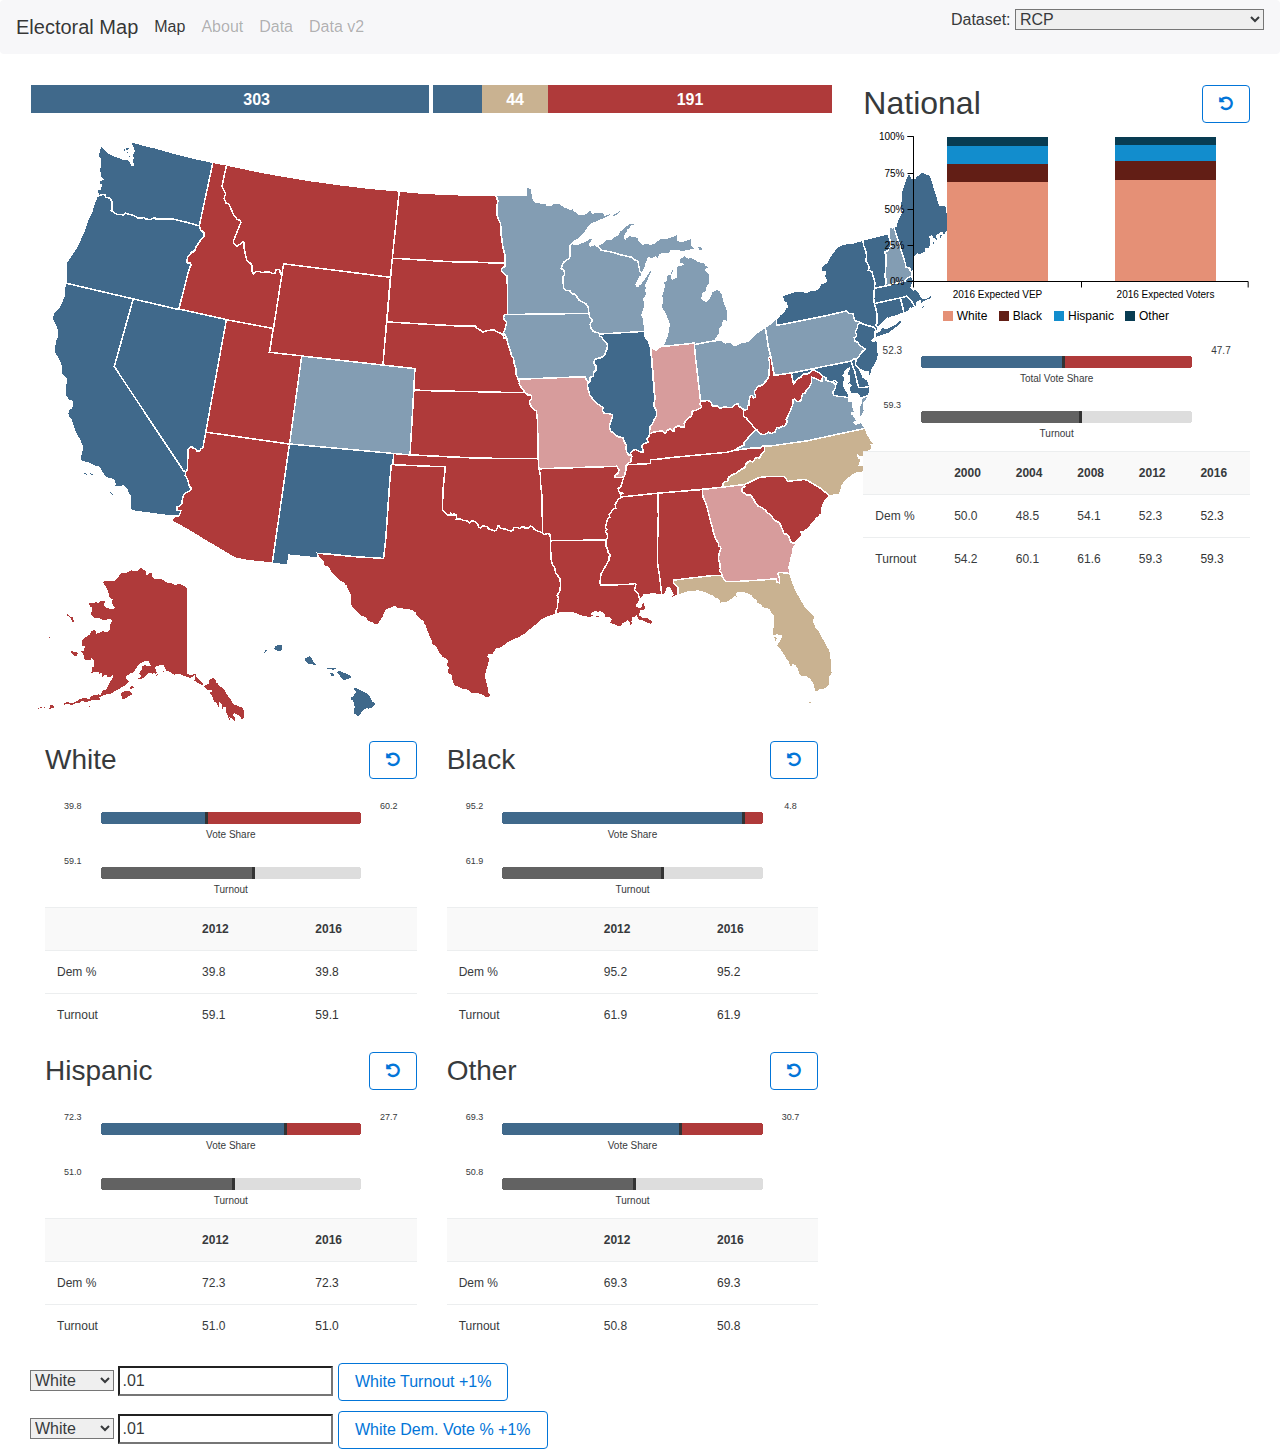
==== commit 5ef10a3e: "use new growth rate claculations" ====
--- a/index.html
+++ b/index.html
@@ -24,6 +24,12 @@
     <li class="nav-item">
       <a class="nav-link" href="data.html">Data</a>
     </li>
+    <li class="nav-item">
+      <a class="nav-link" href="data_v2.html">Data v2</a>
+    </li>
+  </ul>
+  <ul class="pull-right nav navbar-nav">
+    <li class="nav-item"> Dataset: <select class="dataset-choice"><option value="0" selected>RCP</option><option value="1">RCP With New VEP Projections</option></select></li>
   </ul>
 </nav>
 
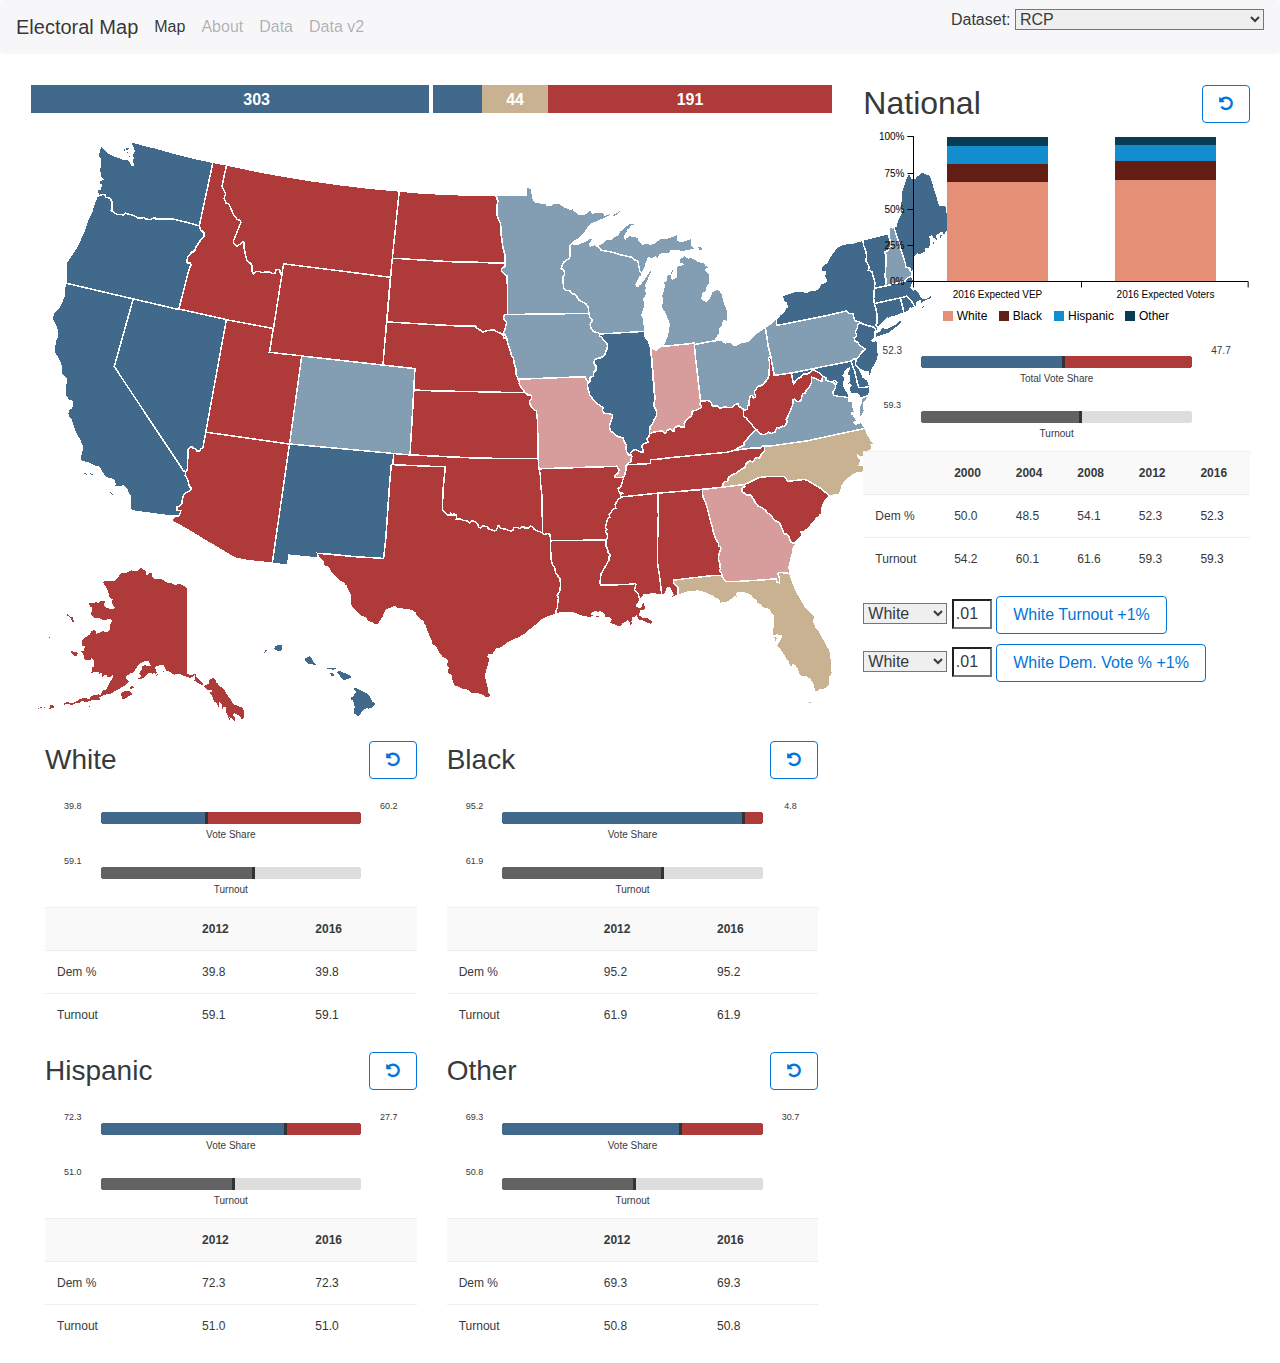
==== commit 8f0eb8dd: "fix some bugs" ====
--- a/index.html
+++ b/index.html
@@ -47,22 +47,7 @@
 
     <svg width="960" height="600" id="statesvg"></svg>
     <div class="state-group-sliders no-usa-trigger"></div>
-    <div class="adjustment-btns no-usa-trigger">
-    <div class="adjustment-btn-container">
-    <select class="turnout-adjustment-btn-group-select adjustment-btn-group-select" data-attr="turnout">
-      </select>
-      <input value=".01" type="text" class="turnout-adjustment-btn-amount adjustment-btn-amount" data-attr="turnout" />
-      <a href="#" class="btn btn-primary-outline turnout-adjustment-btn adjustment-btn" data-attr="turnout"><span class="turnout-adjustment-btn-group-label adjustment-btn-group-label" data-attr="turnout">White</span> Turnout <span class="turnout-adjustment-btn-amount-label adjustment-btn-amount-label" data-attr="turnout">+1%</span></a>
     </div>
-
-    <div class="adjustment-btn-container">
-    <select class="vote-adjustment-btn-group-select adjustment-btn-group-select" data-attr="vote">
-      </select>
-      <input value=".01" type="text" class="vote-adjustment-btn-amount adjustment-btn-amount" data-attr="vote" />
-      <a href="#" class="btn btn-primary-outline vote-adjustment-btn adjustment-btn" data-attr="vote"><span class="vote-adjustment-btn-group-label adjustment-btn-group-label" data-attr="vote">White</span> Dem. Vote % <span class="vote-adjustment-btn-amount-label adjustment-btn-amount-label" data-attr="vote">+1%</span></a>
-    </div>
-    </div>
-  </div>
 
   <div class="col-lg-4 no-usa-trigger">
     <table style="width:100%;"><tr><td><h2 class="name">National</h2></td><td style="text-align:right;"><h2><a href="#" class="btn btn-primary-outline state-reset-btn"><i class="icon-undo"></i></a></h2></td></tr></table>
@@ -99,6 +84,23 @@
             <tr class="turnout_pct_row"><td>Turnout</td><td class="year_2000">51%</td><td class="year_2004">51%</td><td class="year_2008">52%</td><td class="year_2012">51%</td><td class="year_2016">52%</td></tr>
           </table>
 
+        <div class="adjustment-btns no-usa-trigger">
+    <div class="adjustment-btn-container">
+    <select class="turnout-adjustment-btn-group-select adjustment-btn-group-select" data-attr="turnout">
+      </select>
+      <input value=".01" type="text" class="turnout-adjustment-btn-amount adjustment-btn-amount" data-attr="turnout" />
+      <a href="#" class="btn btn-primary-outline turnout-adjustment-btn adjustment-btn" data-attr="turnout"><span class="turnout-adjustment-btn-group-label adjustment-btn-group-label" data-attr="turnout">White</span> Turnout <span class="turnout-adjustment-btn-amount-label adjustment-btn-amount-label" data-attr="turnout">+1%</span></a>
+    </div>
+
+    <div class="adjustment-btn-container">
+    <select class="vote-adjustment-btn-group-select adjustment-btn-group-select" data-attr="vote">
+      </select>
+      <input value=".01" type="text" class="vote-adjustment-btn-amount adjustment-btn-amount" data-attr="vote" />
+      <a href="#" class="btn btn-primary-outline vote-adjustment-btn adjustment-btn" data-attr="vote"><span class="vote-adjustment-btn-group-label adjustment-btn-group-label" data-attr="vote">White</span> Dem. Vote % <span class="vote-adjustment-btn-amount-label adjustment-btn-amount-label" data-attr="vote">+1%</span></a>
+    </div>
+    </div>
+  
+
         </div>
       </div>
 
--- a/map.css
+++ b/map.css
@@ -169,4 +169,9 @@
   .group-reset-btn:hover
   {
     text-decoration: none;
+  }
+
+  .adjustment-btn-amount
+  {
+    width: 40px;
   }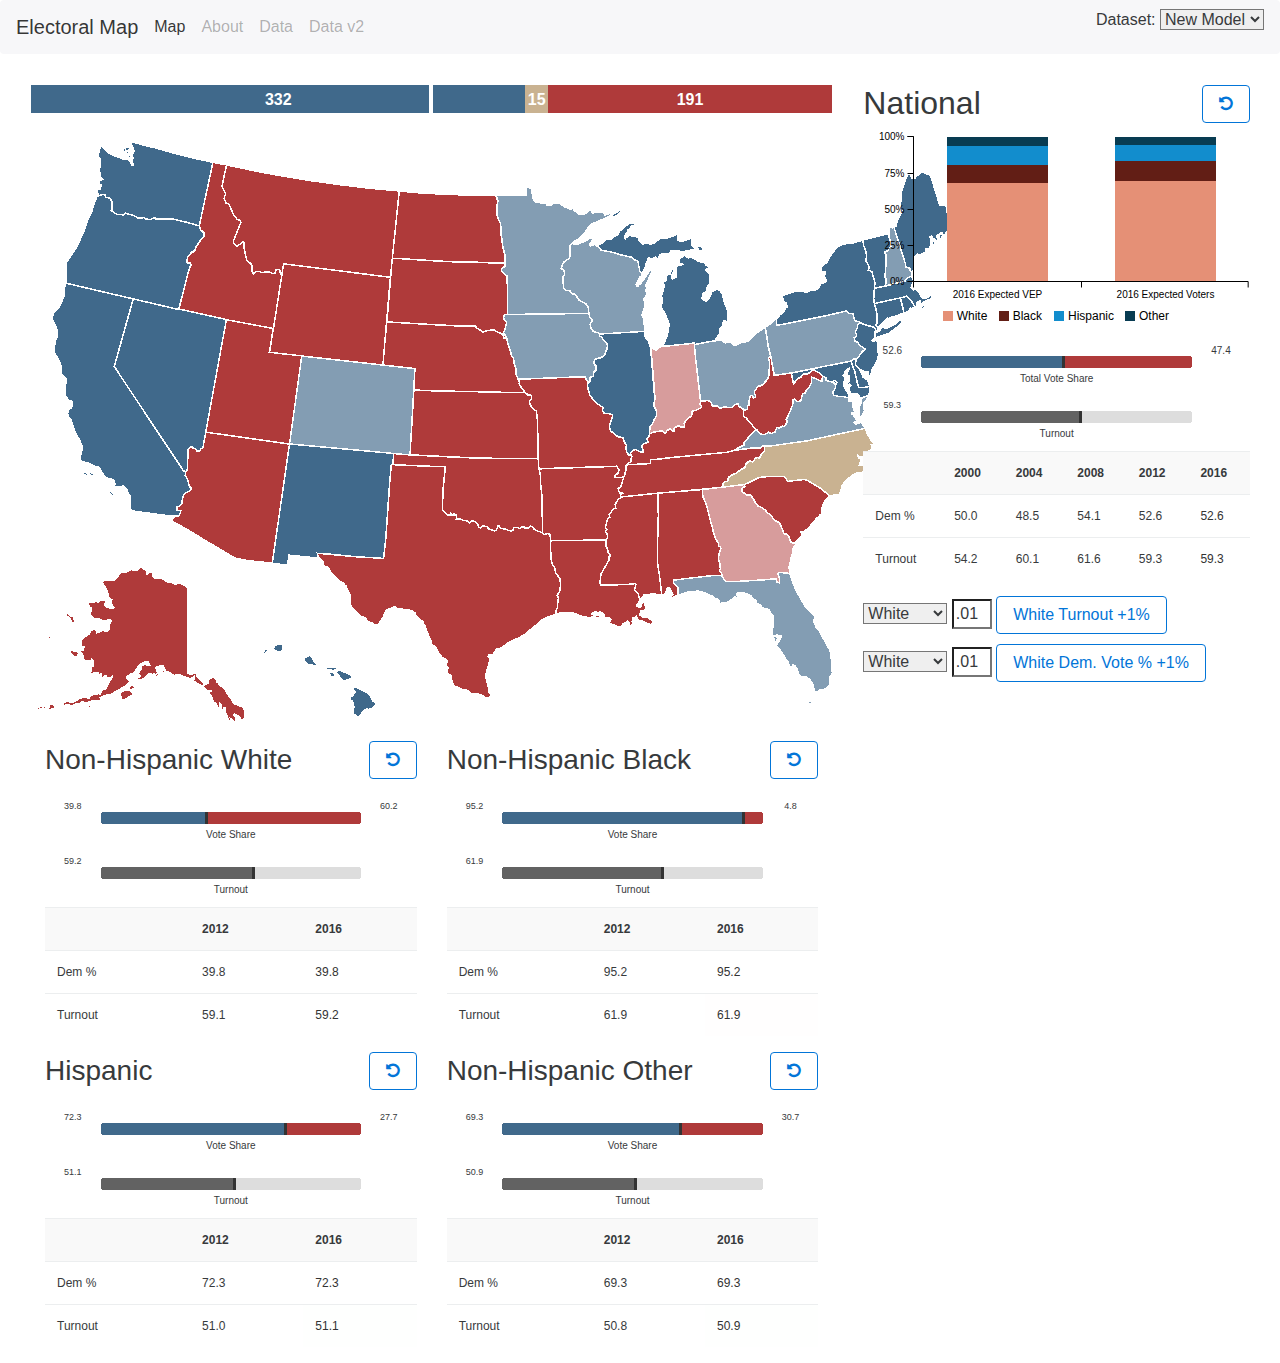
==== commit 4bf266a8: "change dataset names" ====
--- a/index.html
+++ b/index.html
@@ -12,7 +12,7 @@
   <title>Electoral Map: 2016 Election by Demographic Group and State</title>
 <body>
 
-<nav class="navbar navbar-light bg-faded">
+<nav class="navbar navbar-light bg-faded no-usa-trigger">
   <a class="navbar-brand">Electoral Map</a>
   <ul class="nav navbar-nav">
     <li class="nav-item active">
@@ -29,7 +29,7 @@
     </li>
   </ul>
   <ul class="pull-right nav navbar-nav">
-    <li class="nav-item"> Dataset: <select class="dataset-choice"><option value="0" selected>RCP</option><option value="1">RCP With New VEP Projections</option></select></li>
+    <li class="nav-item"> Dataset: <select class="dataset-choice"><option value="1" selected>New Model</option><option value="0">RCP Model</option></select></li>
   </ul>
 </nav>
 
